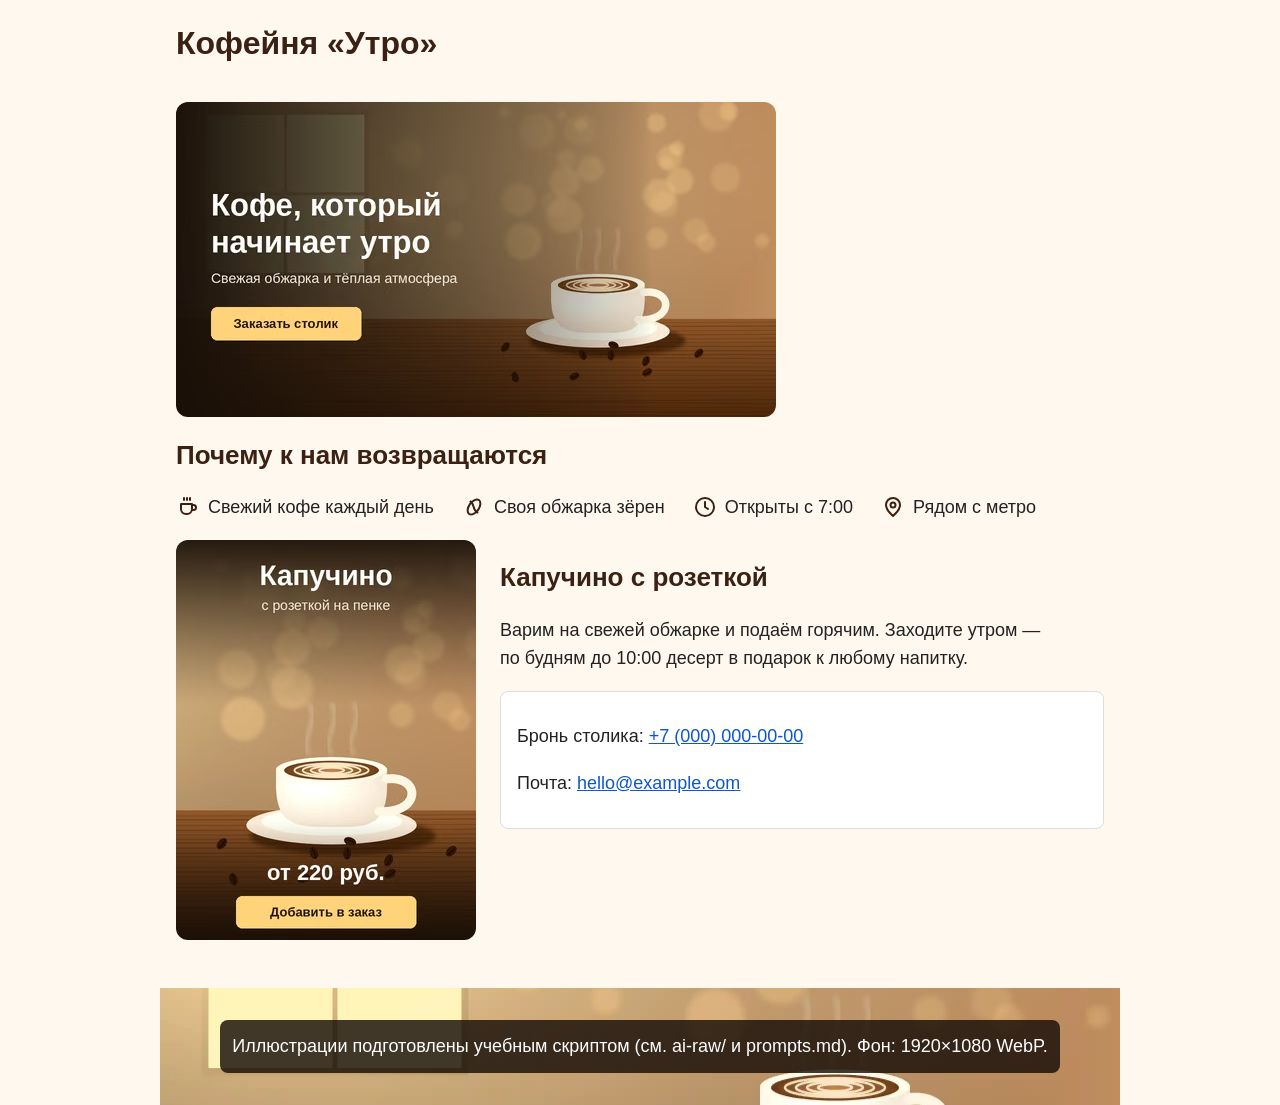
==== multimedia-rabota-Student/index.html @ d054b7c5 "Практическая работа: редактирование мультимедиа (вариант 1, кофейня) Co-Authored-By: Claude Sonnet 5" ====
<!DOCTYPE html>
<html lang="ru">
<head>
<meta charset="utf-8">
<meta name="viewport" content="width=device-width, initial-scale=1">
<title>Кофейня «Утро» — учебная страница</title>
<meta name="description" content="Учебная страница кофейни: баннер, карточка товара и иконки, оптимизированные для веба.">
<link rel="preload" as="image" href="img/banner_600x315.avif" imagesrcset="img/banner_600x315.avif 1x, img/banner_1200x630.avif 2x" type="image/avif" fetchpriority="high">
<style>
  :root { --brown: #3b2113; --sand: #ffd27a; }
  * { box-sizing: border-box; }
  body { margin: 0; font: 18px/1.6 "Liberation Sans", Arial, sans-serif; color: #222; background: #fff8ee; }
  img, svg { max-width: 100%; height: auto; }
  header, main, footer { max-width: 960px; margin: 0 auto; padding: 16px; }
  h1 { margin: 8px 0; font-size: 32px; line-height: 1.2; color: var(--brown); }
  h2 { font-size: 26px; line-height: 1.25; color: var(--brown); }
  .hero img { display: block; width: 100%; max-width: 600px; border-radius: 12px; }
  .grid { display: flex; flex-wrap: wrap; gap: 24px; align-items: flex-start; }
  .card { flex: 0 1 300px; }
  .card img { display: block; width: 100%; border-radius: 12px; }
  .about { flex: 1 1 280px; max-width: 68ch; }
  .features { list-style: none; padding: 0; display: flex; flex-wrap: wrap; gap: 16px 28px; }
  .features li { display: flex; align-items: center; gap: 8px; }
  .features img { width: 24px; height: 24px; }
  .contacts { background: #fff; border: 1px solid #ddd; border-radius: 8px; padding: 12px 16px; }
  a { color: #0b57d0; }
  footer { margin-top: 32px; padding: 32px 16px; color: #fff; text-align: center;
           background: #3b2113 url("img/bg_1920x1080.webp") center / cover no-repeat; }
  footer p { margin: 0; padding: 12px; background: rgba(24,14,8,.82); display: inline-block; border-radius: 8px; }
  @media (max-width: 600px) { h1 { font-size: 26px; } .card { flex-basis: 100%; } }
</style>
</head>
<body>
<header>
  <h1>Кофейня «Утро»</h1>
</header>
<main>
  <section class="hero" aria-label="Главный баннер">
    <picture>
      <source type="image/avif" srcset="img/banner_600x315.avif 1x, img/banner_1200x630.avif 2x">
      <source type="image/webp" srcset="img/banner_600x315.webp 1x, img/banner_1200x630.webp 2x">
      <img src="img/banner_600x315.jpg" srcset="img/banner_600x315.jpg 1x, img/banner_1200x630.jpg 2x"
           width="600" height="315" loading="eager" fetchpriority="high"
           alt="Баннер кофейни: чашка капучино на деревянном столе у окна, надпись «Кофе, который начинает утро» и кнопка «Заказать столик»">
    </picture>
  </section>

  <h2>Почему к нам возвращаются</h2>
  <ul class="features">
    <li><img src="img/icon-cup.svg" width="24" height="24" alt="" loading="lazy">Свежий кофе каждый день</li>
    <li><img src="img/icon-bean.svg" width="24" height="24" alt="" loading="lazy">Своя обжарка зёрен</li>
    <li><img src="img/icon-clock.svg" width="24" height="24" alt="" loading="lazy">Открыты с 7:00</li>
    <li><img src="img/icon-pin.svg" width="24" height="24" alt="" loading="lazy">Рядом с метро</li>
  </ul>

  <div class="grid">
    <figure class="card" style="margin:0">
      <picture>
        <source type="image/avif" srcset="img/card_300x400.avif 1x, img/card_600x800.avif 2x">
        <source type="image/webp" srcset="img/card_300x400.webp 1x, img/card_600x800.webp 2x">
        <img src="img/card_300x400.jpg" srcset="img/card_300x400.jpg 1x, img/card_600x800.jpg 2x"
             width="300" height="400" loading="lazy"
             alt="Карточка товара: капучино с рисунком на пенке, цена от 220 рублей, кнопка «Добавить в заказ»">
      </picture>
    </figure>
    <section class="about">
      <h2>Капучино с розеткой</h2>
      <p>Варим на свежей обжарке и подаём горячим. Заходите утром&nbsp;— по&nbsp;будням до&nbsp;10:00 десерт в&nbsp;подарок к&nbsp;любому напитку.</p>
      <div class="contacts">
        <p>Бронь столика: <a href="tel:+70000000000">+7&nbsp;(000)&nbsp;000-00-00</a></p>
        <p>Почта: <a href="mailto:hello@example.com">hello@example.com</a></p>
      </div>
    </section>
  </div>
</main>
<footer>
  <p>Иллюстрации подготовлены учебным скриптом (см. ai-raw/ и prompts.md). Фон: 1920×1080 WebP.</p>
</footer>
</body>
</html>
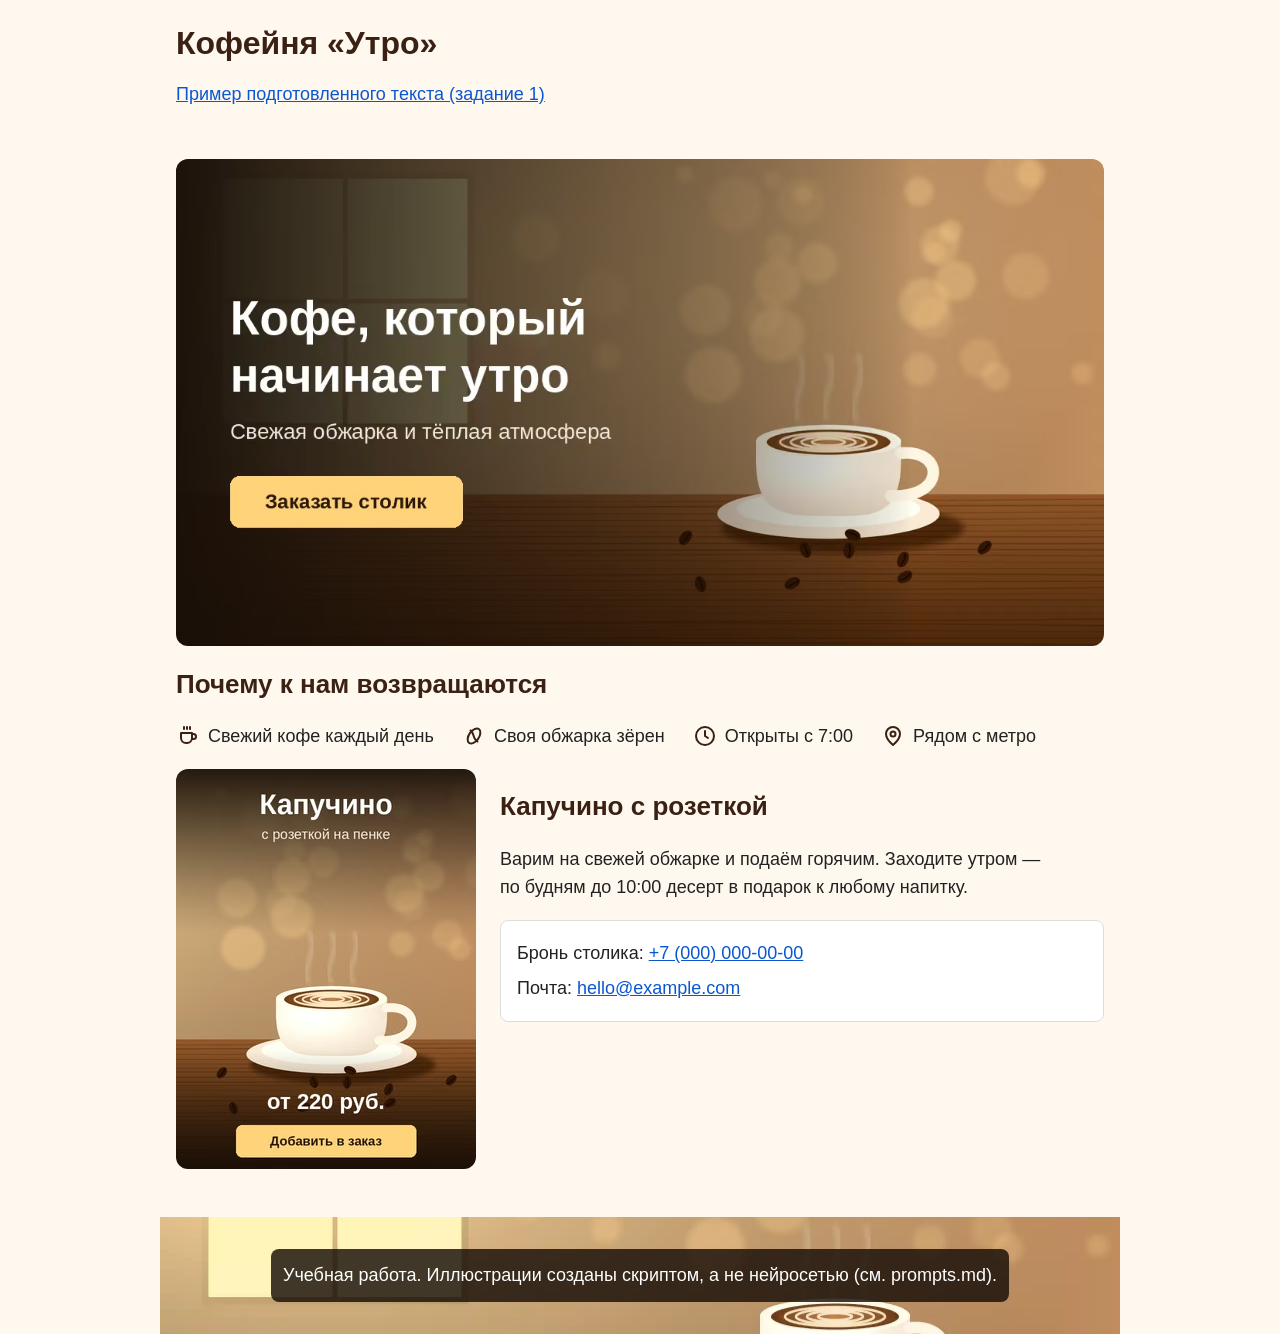
==== commit 9ed5a89a: "Переверстка: баннер на всю ширину, мобильный кадр, убран preload Co-Authored-By: Claude Sonnet 5.5 <" ====
--- a/multimedia-rabota-Student/index.html
+++ b/multimedia-rabota-Student/index.html
@@ -5,7 +5,6 @@
 <meta name="viewport" content="width=device-width, initial-scale=1">
 <title>Кофейня «Утро» — учебная страница</title>
 <meta name="description" content="Учебная страница кофейни: баннер, карточка товара и иконки, оптимизированные для веба.">
-<link rel="preload" as="image" href="img/banner_600x315.avif" imagesrcset="img/banner_600x315.avif 1x, img/banner_1200x630.avif 2x" type="image/avif" fetchpriority="high">
 <style>
   :root { --brown: #3b2113; --sand: #ffd27a; }
   * { box-sizing: border-box; }
@@ -14,7 +13,7 @@
   header, main, footer { max-width: 960px; margin: 0 auto; padding: 16px; }
   h1 { margin: 8px 0; font-size: 32px; line-height: 1.2; color: var(--brown); }
   h2 { font-size: 26px; line-height: 1.25; color: var(--brown); }
-  .hero img { display: block; width: 100%; max-width: 600px; border-radius: 12px; }
+  .hero img { display: block; width: 100%; height: auto; border-radius: 12px; }
   .grid { display: flex; flex-wrap: wrap; gap: 24px; align-items: flex-start; }
   .card { flex: 0 1 300px; }
   .card img { display: block; width: 100%; border-radius: 12px; }
@@ -22,6 +21,7 @@
   .features { list-style: none; padding: 0; display: flex; flex-wrap: wrap; gap: 16px 28px; }
   .features li { display: flex; align-items: center; gap: 8px; }
   .features img { width: 24px; height: 24px; }
+  .contacts p { margin: 6px 0; }
   .contacts { background: #fff; border: 1px solid #ddd; border-radius: 8px; padding: 12px 16px; }
   a { color: #0b57d0; }
   footer { margin-top: 32px; padding: 32px 16px; color: #fff; text-align: center;
@@ -33,14 +33,19 @@
 <body>
 <header>
   <h1>Кофейня «Утро»</h1>
+  <p><a href="text.html">Пример подготовленного текста (задание 1)</a></p>
 </header>
 <main>
   <section class="hero" aria-label="Главный баннер">
     <picture>
-      <source type="image/avif" srcset="img/banner_600x315.avif 1x, img/banner_1200x630.avif 2x">
-      <source type="image/webp" srcset="img/banner_600x315.webp 1x, img/banner_1200x630.webp 2x">
-      <img src="img/banner_600x315.jpg" srcset="img/banner_600x315.jpg 1x, img/banner_1200x630.jpg 2x"
-           width="600" height="315" loading="eager" fetchpriority="high"
+      <source media="(max-width: 600px)" type="image/avif" width="600" height="600" sizes="calc(100vw - 32px)" srcset="img/banner_m_600.avif 600w, img/banner_m_1000.avif 1000w">
+      <source media="(max-width: 600px)" type="image/webp" width="600" height="600" sizes="calc(100vw - 32px)" srcset="img/banner_m_600.webp 600w, img/banner_m_1000.webp 1000w">
+      <source media="(max-width: 600px)" width="600" height="600" sizes="calc(100vw - 32px)" srcset="img/banner_m_600.jpg 600w, img/banner_m_1000.jpg 1000w">
+      <source type="image/avif" sizes="(min-width: 960px) 928px, calc(100vw - 32px)" srcset="img/banner_600x315.avif 600w, img/banner_1200x630.avif 1200w">
+      <source type="image/webp" sizes="(min-width: 960px) 928px, calc(100vw - 32px)" srcset="img/banner_600x315.webp 600w, img/banner_1200x630.webp 1200w">
+      <img src="img/banner_1200x630.jpg" sizes="(min-width: 960px) 928px, calc(100vw - 32px)"
+           srcset="img/banner_600x315.jpg 600w, img/banner_1200x630.jpg 1200w"
+           width="1200" height="630" loading="eager" fetchpriority="high"
            alt="Баннер кофейни: чашка капучино на деревянном столе у окна, надпись «Кофе, который начинает утро» и кнопка «Заказать столик»">
     </picture>
   </section>
@@ -74,7 +79,7 @@
   </div>
 </main>
 <footer>
-  <p>Иллюстрации подготовлены учебным скриптом (см. ai-raw/ и prompts.md). Фон: 1920×1080 WebP.</p>
+  <p>Учебная работа. Иллюстрации созданы скриптом, а не нейросетью (см. prompts.md).</p>
 </footer>
 </body>
 </html>
